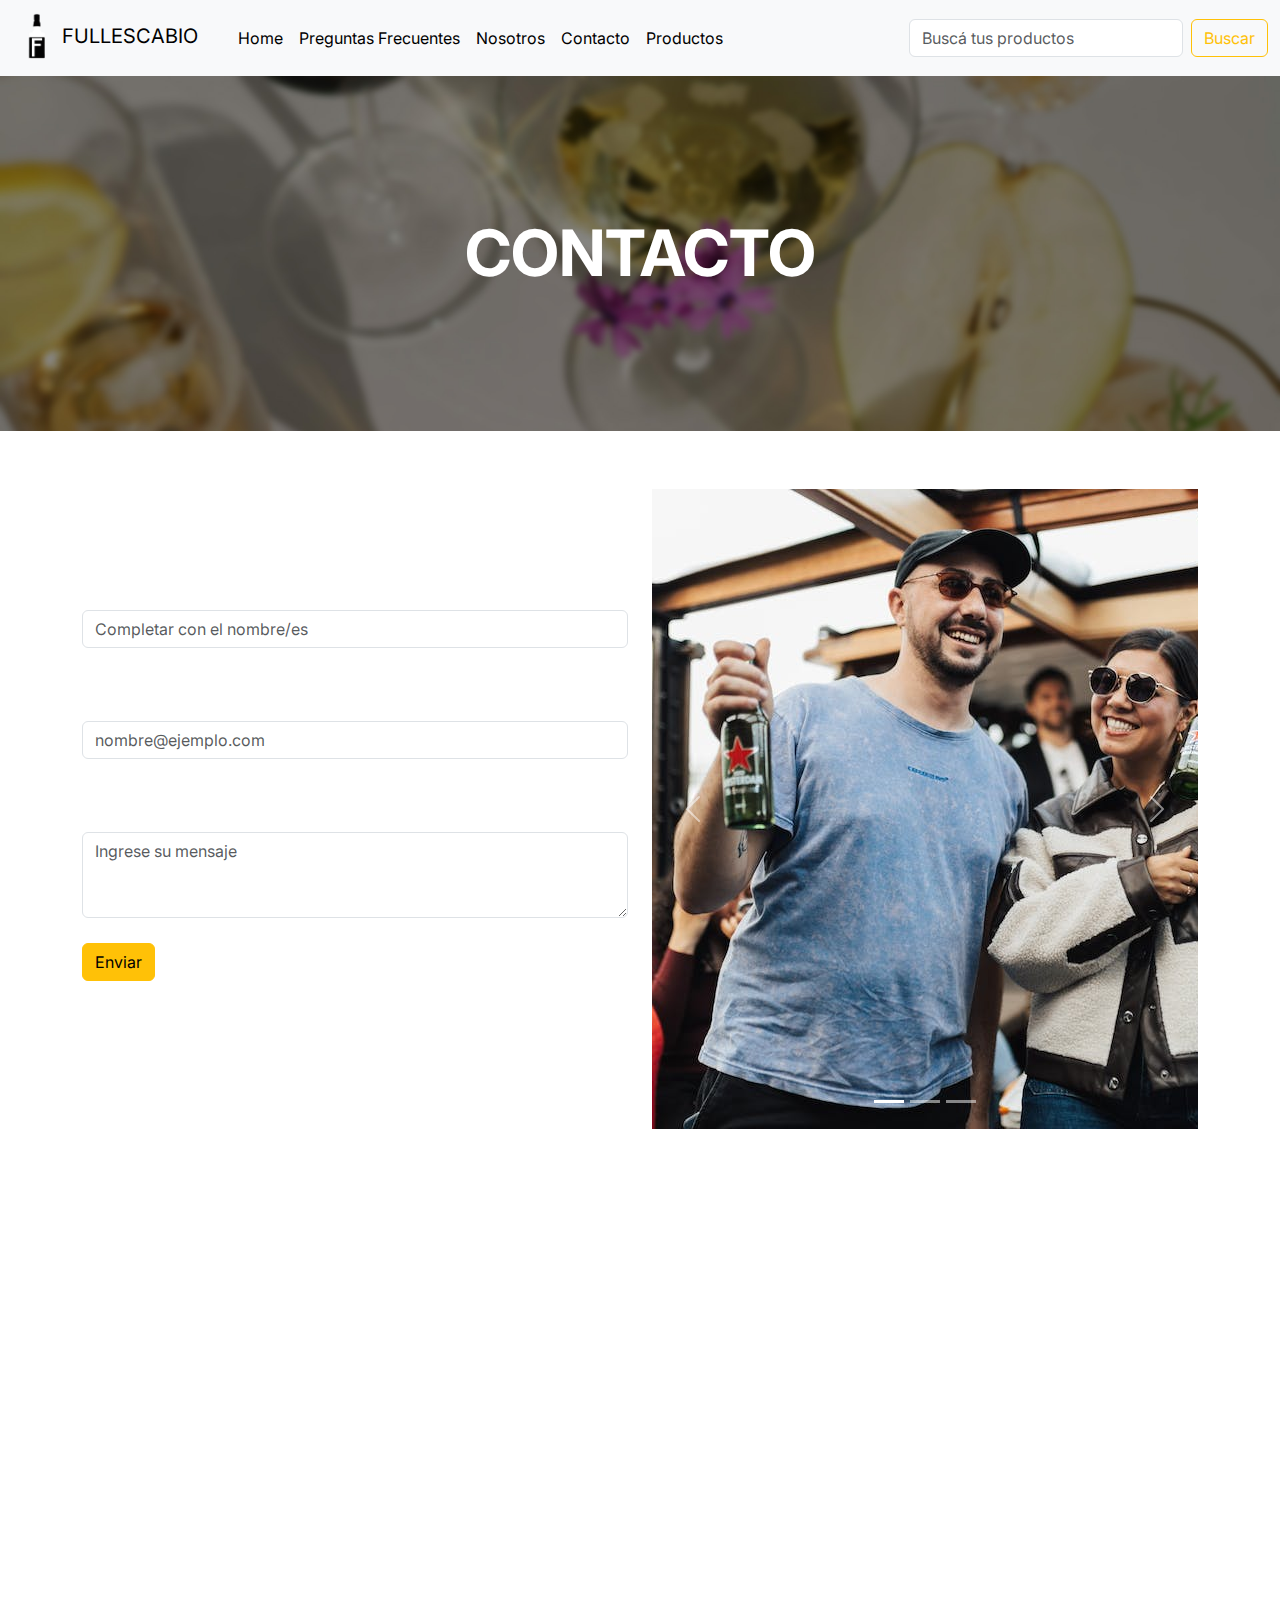
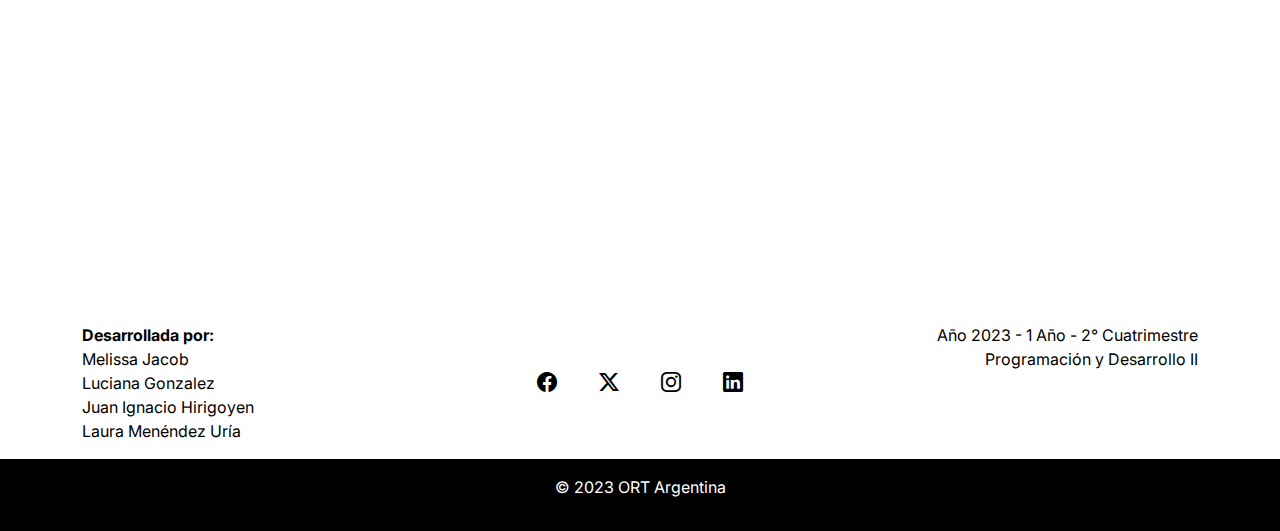
==== contacto.html @ 851018eb "Add files via upload" ====
<!DOCTYPE html>
<html lang="es">

<head>
    <meta charset="UTF-8" />
    <meta name="viewport" content="width=device-width, initial-scale=1.0" />
    <title>FULLESCABIO</title>

    <!---Bootstrap--->
    <link href="https://cdn.jsdelivr.net/npm/bootstrap@5.3.2/dist/css/bootstrap.min.css" rel="stylesheet"
        integrity="sha384-T3c6CoIi6uLrA9TneNEoa7RxnatzjcDSCmG1MXxSR1GAsXEV/Dwwykc2MPK8M2HN" crossorigin="anonymous">

    <link href="https://cdn.jsdelivr.net/npm/bootstrap@5.2.0/dist/css/bootstrap.min.css" rel="stylesheet"
        integrity="sha384-gH2yIJqKdNHPEq0n4Mqa/HGKIhSkIHeL5AyhkYV8i59U5AR6csBvApHHNl/vI1Bx" crossorigin="anonymous">

    <!---Bootstrap icons--->
    <link rel="stylesheet" href="https://cdn.jsdelivr.net/npm/bootstrap-icons@1.11.1/font/bootstrap-icons.css">

    <!---Fonts--->
    <link rel="preconnect" href="https://fonts.googleapis.com">
    <link rel="preconnect" href="https://fonts.gstatic.com" crossorigin>
    <link
        href="https://fonts.googleapis.com/css2?family=Inter&family=Jost&family=Work+Sans:wght@400;500;600;700&display=swap"
        rel="stylesheet">

    <link href='https://stackpath.bootstrapcdn.com/bootstrap/5.0.0-alpha1/css/bootstrap.min.css' rel='stylesheet'>
    <link href='https://cdnjs.cloudflare.com/ajax/libs/font-awesome/4.0.3/css/font-awesome.css' rel='stylesheet'>

    <!---CSS--->
    <link rel="stylesheet" href="estilos.css">
    <link rel="stylesheet" href="normalize.css">
</head>

<body oncontextmenu='return false' class='snippet-body'>

    <header>
        <nav class="navbar navbar-expand-lg bg-body-tertiary">
            <div class="container-fluid">
                <a class="navbar-brand" href="#"> <img src="IMG/Logo_fullescabio.svg" alt="#" id="logo_navbar"
                        class="pb-1">FULLESCABIO</a>
                <button class="navbar-toggler" type="button" data-bs-toggle="collapse"
                    data-bs-target="#navbarSupportedContent" aria-controls="navbarSupportedContent"
                    aria-expanded="false" aria-label="Toggle navigation">
                    <span class="navbar-toggler-icon"></span>
                </button>
                <div class="collapse navbar-collapse" id="navbarSupportedContent">
                    <ul class="navbar-nav me-auto mb-2 mb-lg-0 ms-3">
                        <li class="nav-item">
                            <a class="nav-link active" aria-current="page" href="index.html">Home</a>
                        </li>
                        <li class="nav-item">
                            <a class="nav-link active" href="FAQ.html">Preguntas Frecuentes</a>
                        </li>
                        <li class="nav-item">
                            <a class="nav-link active" href="nosotros.html">Nosotros</a>
                        </li>
                        <li class="nav-item">
                            <a class="nav-link active" href="contacto.html">Contacto</a>
                        </li>
                        <li class="nav-item">
                            <a class="nav-link active" href="productos.html">Productos</a>
                        </li>
                    </ul>
                    <form class="d-flex" role="search">
                        <input class="form-control me-2" type="search" placeholder="Buscá tus productos"
                            aria-label="Search">
                        <button class="btn btn-outline-warning" type="submit">Buscar</button>
                    </form>
                </div>
            </div>
        </nav>
    </header>


        <section class="banner-contacto">
            <div class="container py-5">
                <div class="row py-5">
                    <div class="text-center">
                        <h1 class="text-white"><strong>CONTACTO</strong></h1>
                    </div>
                </div>
            </div>
        </section>

        <section class="formulario-contacto">
            <div class="container pb-5">
                <div class="row">
                    <div class="col-lg-6 col-md-12">

                        <div class="py-5">
                            <h3 class="text-white">Ante cualquier duda, contáctanos:</h3>
                        </div>

                        <form action="">
                            <div class="mb-3">
                                <label for="nombres" class="form-label text-white">Nombre Completo (*):</label>
                                <input type="text" class="form-control" id="nombres" placeholder="Completar con el nombre/es">
                                <div class="form-text text-white">(*) Este campo es obligatorio.</div>
                            </div>
        
                            <div class="mb-3">
                                <label for="email" class="form-label text-white">Email(*):</label>
                                <input type="text" class="form-control" id="apellido" placeholder="nombre@ejemplo.com">
                                <div class="form-text text-white">(*) Este campo es obligatorio.</div>
                            </div>
        
                            <div class="mb-3">
                                <label for="mensaje" class="form-label text-white">Mensaje(*):</label>
                                <textarea class="form-control" id="mensaje" placeholder="Ingrese su mensaje" rows="3"></textarea>
                                <div id="emailHelp" class="form-text text-white">(*) Este campo es obligatorio.</div>
        
                                <button type="submit" class="btn btn-warning">Enviar</button>
                            </div>
                        </form>
                    </div>
        
                    <div class="col-lg-6 col-md-12 pt-5">
                        <div id="carouselIndicators" class="carousel slide">
                            <div class="carousel-indicators">
                                <button type="button" data-bs-target="#carouselIndicators" data-bs-slide-to="0" class="active" aria-current="true" aria-label="Slide 1"></button>
                                <button type="button" data-bs-target="#carouselIndicators" data-bs-slide-to="1" aria-label="Slide 2"></button>
                                <button type="button" data-bs-target="#carouselIndicators" data-bs-slide-to="2" aria-label="Slide 3"></button>
                            </div>
                            <div class="carousel-inner">
                                <div class="carousel-item active">
                                    <img src="IMG/carousel-1.jpg" class="d-block mx-auto" alt="Amigos 1">
                                </div>
                                <div class="carousel-item">
                                    <img src="IMG/carousel-2.jpg" class="d-block mx-auto" alt="Amigos 2">
                                </div>
                                <div class="carousel-item">
                                    <img src="IMG/carousel-3.jpg" class="d-block  mx-auto" alt="Amigos 3">
                                </div>
                            </div>
                            <button class="carousel-control-prev" type="button" data-bs-target="#carouselIndicators" data-bs-slide="prev">
                                <span class="carousel-control-prev-icon" aria-hidden="true"></span>
                                <span class="visually-hidden">Previous</span>
                            </button>
                            <button class="carousel-control-next" type="button" data-bs-target="#carouselIndicators" data-bs-slide="next">
                                <span class="carousel-control-next-icon" aria-hidden="true"></span>
                                <span class="visually-hidden">Next</span>
                            </button>
                        </div>
                    </div>
                </div>
            </div>
        </section>
        

        <div class="col-12 d-none d-md-block">
            <div class="ratio ratio-16x9">
                <iframe
                    src="https://www.google.com/maps/embed?pb=!1m16!1m12!1m3!1d52529.387844575926!2d-58.551005666056625!3d-34.627248240980684!2m3!1f0!2f0!3f0!3m2!1i1024!2i768!4f13.1!2m1!1sfullescabio!5e0!3m2!1ses-419!2sar!4v1699219948939!5m2!1ses-419!2sar"
                    allowfullscreen="" loading="lazy"
                    referrerpolicy="no-referrer-when-downgrade"></iframe>
            </div>
        </div>



    <!----------- Footer ------------>

    <footer class="text-center text-white">

        <div class="container">
            <div class="row">
                <div class="col-4 text-start text-black pt-3">
                    <p class="fs-sm-5 texto-sm">
                        <strong>Desarrollada por:</strong> <br>
                        Melissa Jacob <br>
                        Luciana Gonzalez <br>
                        Juan Ignacio Hirigoyen <br>
                        Laura Menéndez Uría
                    </p>
                </div>
                <div class="col-4 d-flex justify-content-center align-items-center">
                    <!-- Redes Sociales -->
                    <a class="btn btn-link btn-floating btn-lg text-black m-1 texto-sm"
                        href="https://www.facebook.com/fullescabiodeliveryarg/?locale=es_LA!" role="button"
                        data-mdb-ripple-color="dark"><i class="bi bi-facebook"></i></a>

                    <a class="btn btn-link btn-floating btn-lg text-black m-1 texto-sm"
                        href="https://twitter.com/i/flow/login?redirect_after_login=%2Ffullescabio!" role="button"
                        data-mdb-ripple-color="dark"><i class="bi bi-twitter-x"></i></a>

                    <a class="btn btn-link btn-floating btn-lg text-black m-1 texto-sm"
                        href="https://www.instagram.com/fullescabio/!" role="button" data-mdb-ripple-color="dark"><i
                            class="bi bi-instagram"></i></a>

                    <a class="btn btn-link btn-floating btn-lg text-black m-1 texto-sm"
                        href="https://www.linkedin.com/company/fullescabio/about/" role="button"
                        data-mdb-ripple-color="dark"><i class="bi bi-linkedin"></i></a>
                </div>
                <div class="col-4 text-end text-black pt-3 ">
                    <p class="fs-sm-5 texto-sm">
                        Año 2023 - 1 Año - 2° Cuatrimestre <br>
                        Programación y Desarrollo II
                    </p>
                </div>
            </div>
        </div>

        <!-- Copyright -->
        <div class="text-center text-white p-3 bg-black">
            <p class="texto-sm">© 2023 ORT Argentina</p>
        </div>
    </footer>


    <!-- cdn de jquery -->

    <script src="https://cdn.jsdelivr.net/npm/bootstrap@5.2.0/dist/js/bootstrap.bundle.min.js"
        integrity="sha384-A3rJD856KowSb7dwlZdYEkO39Gagi7vIsF0jrRAoQmDKKtQBHUuLZ9AsSv4jD4Xa"
        crossorigin="anonymous"></script>

    <script src="https://cdn.jsdelivr.net/npm/@popperjs/core@2.11.8/dist/umd/popper.min.js"
        integrity="sha384-I7E8VVD/ismYTF4hNIPjVp/Zjvgyol6VFvRkX/vR+Vc4jQkC+hVqc2pM8ODewa9r"
        crossorigin="anonymous"></script>

    <script src="https://cdn.jsdelivr.net/npm/bootstrap@5.3.2/dist/js/bootstrap.min.js"
        integrity="sha384-BBtl+eGJRgqQAUMxJ7pMwbEyER4l1g+O15P+16Ep7Q9Q+zqX6gSbd85u4mG4QzX+"
        crossorigin="anonymous"></script>

    <script type='text/javascript'></script>

    <script type='text/javascript' src='https://cdn.jsdelivr.net/npm/popper.js@1.16.0/dist/umd/popper.min.js'></script>

    <script type='text/javascript'
        src='https://stackpath.bootstrapcdn.com/bootstrap/5.0.0-alpha1/js/bootstrap.min.js'></script>
</body>

</html>
---- estilos.css ----
@media (max-width: 767px) {
    #newsletter {
        background: none !important;
        background-color: rgb(20, 20, 20)!important; 
    }
    .img-cards {
        width: 30% !important;
        height: auto !important;
    }

    .texto-sm { 
        font-size: smaller;
    }
}

@media (max-width: 991px) {
    #hero {
        height: 80vh;
    }

    .custom-py {
        padding-top: 5rem;
        padding-bottom: 5rem;
    }

    .img-cards {
        width: 35% !important;
        height: auto !important;
    }

}

@media (min-width: 1200px) {
    .img-cards {
        width: 40% !important;
        height: auto !important;
    }
}

@media (min-width: 1400px) {
    .img-cards {
        width: 50% !important;
        height: auto !important;
    }
}

body {
    font-family: 'Inter', sans-serif;}

#hero {
    background: url('img/imagen_hero.jpg') no-repeat center center scroll;
    background-size: cover;
    height: 100vh; 
}

.custom-py {
    padding-top: 5rem;
    padding-bottom: 5rem; 
}


#newsletter {
    background: url(img/trago_forms.jpg) no-repeat center center fixed;
    background-size: cover;
    }

#logo_navbar {
    height: 50px;
    width: 50px;}

.nav-link:hover {
    color: rgba(255, 255, 0, 0.507) !important;}
    
#cards { 
    background: url(img/stripes-light.png)center center scroll;
}

#seccion-nosotros{ 
    background: url(img/papyrus-dark.png)center center scroll;
}

#carusel-cards { 
    background: url(img/white-waves.png)center center scroll;
}

.formulario-contacto { 
    background: url(img/papyrus-dark.png)center center scroll;
}

#seccion-preguntas {
    background: url(img/white-waves.png)center center scroll;
}

.formulario-FAQ { 
    background: url(img/papyrus-dark.png)center center scroll;
}

.mt-100{
    margin-top: 100px;}

.card {
    border-radius: 7px !important;
    border-color: #e1e7ec;
}

.mb-30 {
    margin-bottom: 30px !important;
}

.card-img-tiles {
    display: block;
    border-bottom: 1px solid #e1e7ec;
}

a {
    color: #efeb0d;
    text-decoration: none !important;
}

.card-img-tiles>.inner {
    display: table;
    width: 100%;
}

.card-img-tiles .main-img, .card-img-tiles .thumblist {
    display: table-cell;
    width: 65%;
    padding: 15px;
    vertical-align: middle;
}

.card-img-tiles .main-img>img:last-child, .card-img-tiles .thumblist>img:last-child {
    margin-bottom: 0;
}

.card-img-tiles .main-img>img, .card-img-tiles .thumblist>img {
    display: block;
    width: 100%;
    margin-bottom: 6px;
}
.thumblist {
    width: 35%;
    border-left: 1px solid #e1e7ec !important;
    display: table-cell;
    width: 65%;
    padding: 15px;
    vertical-align: middle;
}

.card-img-tiles .thumblist>img {
    display: block;
    width: 100%;
    margin-bottom: 6px;
}
.btn-group-sm>.btn, .btn-sm {
    padding: .45rem .5rem !important;
    font-size: .875rem;
    line-height: 1.5;
    border-radius: .2rem;
}

.card {
    margin: 0 auto;
    float: none;
    margin-bottom: 0.625rem; 
  }
  
.inicio {
    background-image: url(img/Banner_nosotros.jpg);
    background-size: cover;
    font-size: 2rem;
  }
  
  .negro {
   padding-bottom: 1.875rem;
   padding-top: 1.875rem;
  }

  .card-text{
    font-size: 16px;
  }

  .banner-contacto{
    background: url(IMG/banner_contacto.jpg);
    background-size: cover;
    font-size: 2rem;

}

.banner-FAQ{
    background: url(IMG/banner_consultas.jpg);
    background-size: cover;
    font-size: 2rem;

}

.banner-productos{
    background: url(IMG/banner-productos.jpg);
    background-size: cover;
    font-size: 2rem;

}


iframe {
    max-width: 100%;
    height:400px;
   }

   .body {

    background-color: black; 
 }
 
 .foto-fondo{
    background-image: url(barra_blur); 
 
 }
 
 .accordion-button{ 
    background-color: #f1ef6bbe;
 }
 
 .fondo{
    background-color: #2c2c2c;
}

.container {
    padding-top: 10px;
}

.display-4 {
    font-size: 2.5rem;
    color: #ffffff;
}

.sc-product-item {
    background-color: #424242;
    padding: 20px;
    margin: 10px;
    text-align: center;
    border-radius: 5%;
    display: flex;
    flex-direction: column;
    color: #ffffff;
}

.sc-product-item .sc-add-to-cart {
    background-color: #FFC700;
    border-radius: 5px;
    padding: 10px 20px;
    font-weight: bold;
    margin-top: auto;
}

.sc-product-item .sc-add-to-cart:hover {
    background-color: #c09600;
}


.sc-product-item img {
    width: 400px;
    height: 200px;
    object-fit: cover;
    border-radius: 20px 20px 0px 0px;
    margin-bottom: 10px;
}

.sc-product-item {
    text-align: left;
}

.bordes{
    stroke: #ffffff;
    stroke-width: 5%;
}

.color{
    color: #ffffff;
}
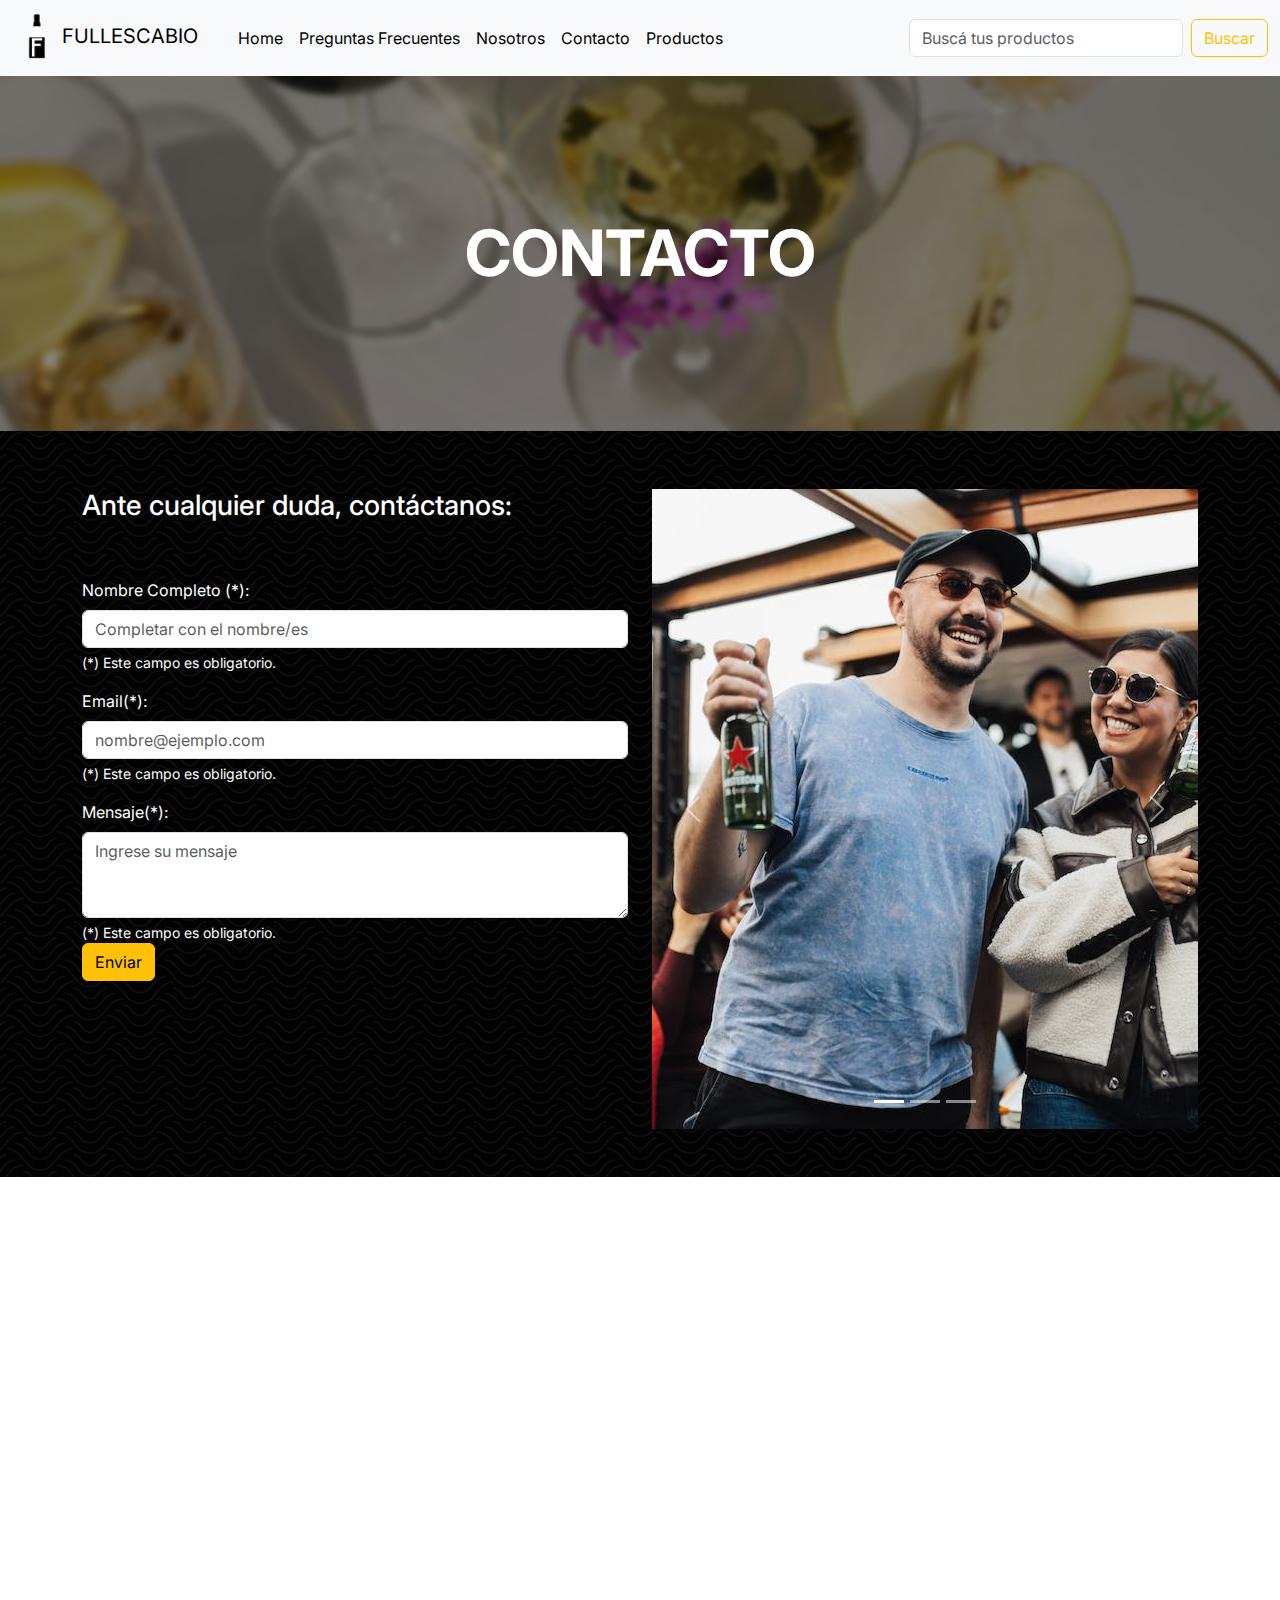
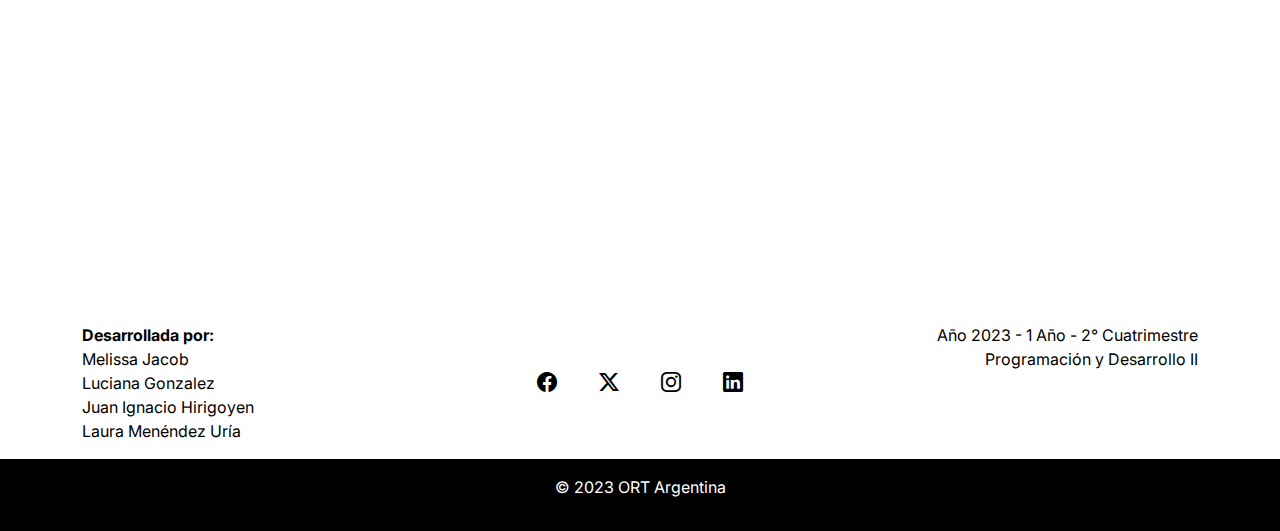
==== commit 9a466359: "Update contacto.html footer" ====
--- a/contacto.html
+++ b/contacto.html
@@ -164,7 +164,7 @@
 
         <div class="container">
             <div class="row">
-                <div class="col-4 text-start text-black pt-3">
+                <div class="col-4 text-start text-black pt-2 pt-md-3">
                     <p class="fs-sm-5 texto-sm">
                         <strong>Desarrollada por:</strong> <br>
                         Melissa Jacob <br>
@@ -191,7 +191,7 @@
                         href="https://www.linkedin.com/company/fullescabio/about/" role="button"
                         data-mdb-ripple-color="dark"><i class="bi bi-linkedin"></i></a>
                 </div>
-                <div class="col-4 text-end text-black pt-3 ">
+                <div class="col-4 text-end text-black pt-2 pt-md-3">
                     <p class="fs-sm-5 texto-sm">
                         Año 2023 - 1 Año - 2° Cuatrimestre <br>
                         Programación y Desarrollo II
@@ -229,4 +229,4 @@
         src='https://stackpath.bootstrapcdn.com/bootstrap/5.0.0-alpha1/js/bootstrap.min.js'></script>
 </body>
 
-</html>+</html>
--- a/estilos.css
+++ b/estilos.css
@@ -11,6 +11,10 @@
     .texto-sm { 
         font-size: smaller;
     }
+
+    footer { 
+        font-size: x-small;
+    }
 }
 
 @media (max-width: 991px) {
@@ -48,7 +52,7 @@
     font-family: 'Inter', sans-serif;}
 
 #hero {
-    background: url('img/imagen_hero.jpg') no-repeat center center scroll;
+    background: url(IMG/imagen_hero.jpg) no-repeat center center scroll;
     background-size: cover;
     height: 100vh; 
 }
@@ -60,7 +64,7 @@
 
 
 #newsletter {
-    background: url(img/trago_forms.jpg) no-repeat center center fixed;
+    background: url(IMG/trago_forms.jpg) no-repeat center center fixed;
     background-size: cover;
     }
 
@@ -72,27 +76,27 @@
     color: rgba(255, 255, 0, 0.507) !important;}
     
 #cards { 
-    background: url(img/stripes-light.png)center center scroll;
+    background: url(IMG/stripes-light.png)center center scroll;
 }
 
 #seccion-nosotros{ 
-    background: url(img/papyrus-dark.png)center center scroll;
+    background: url(IMG/papyrus-dark.png)center center scroll;
 }
 
 #carusel-cards { 
-    background: url(img/white-waves.png)center center scroll;
+    background: url(IMG/white-waves.png)center center scroll;
 }
 
 .formulario-contacto { 
-    background: url(img/papyrus-dark.png)center center scroll;
+    background: url(IMG/papyrus-dark.png)center center scroll;
 }
 
 #seccion-preguntas {
-    background: url(img/white-waves.png)center center scroll;
+    background: url(IMG/white-waves.png)center center scroll;
 }
 
 .formulario-FAQ { 
-    background: url(img/papyrus-dark.png)center center scroll;
+    background: url(IMG/papyrus-dark.png)center center scroll;
 }
 
 .mt-100{
@@ -166,7 +170,7 @@
   }
   
 .inicio {
-    background-image: url(img/Banner_nosotros.jpg);
+    background-image: url(IMG/Banner_nosotros.jpg);
     background-size: cover;
     font-size: 2rem;
   }
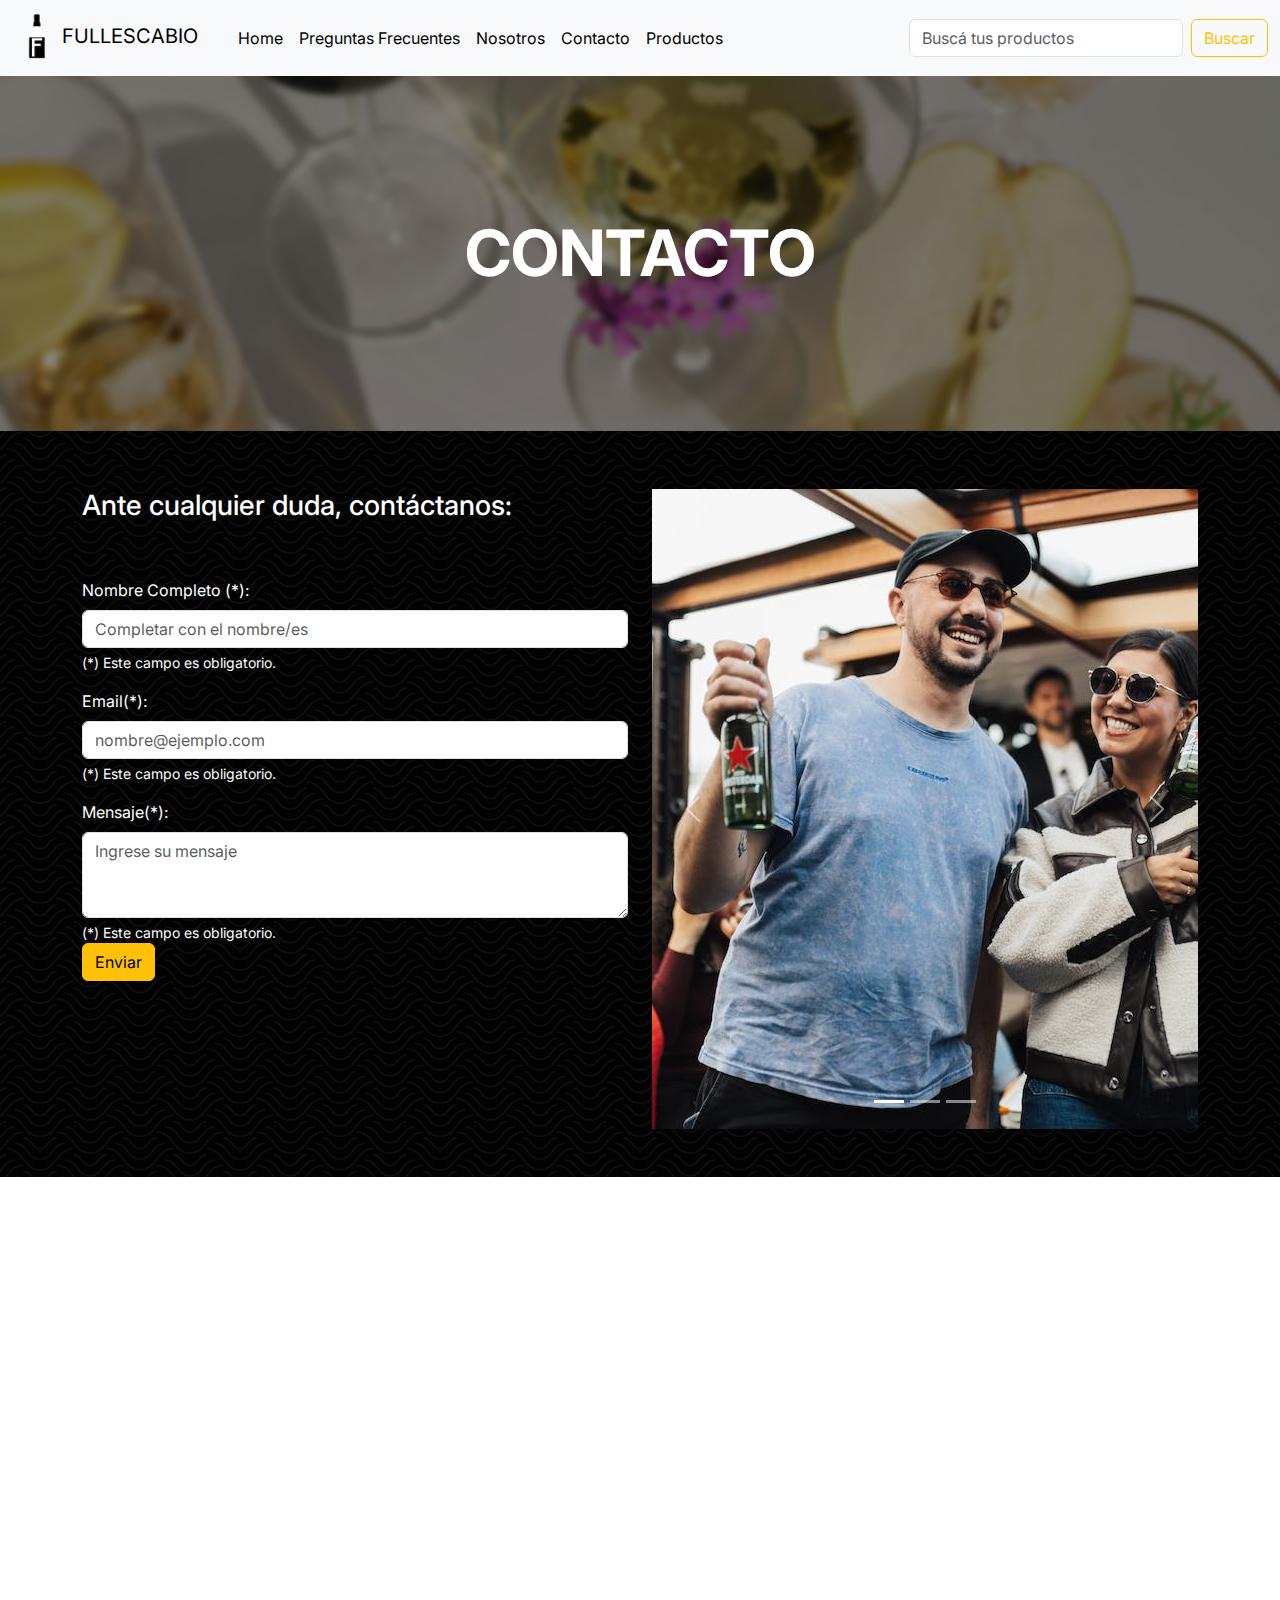
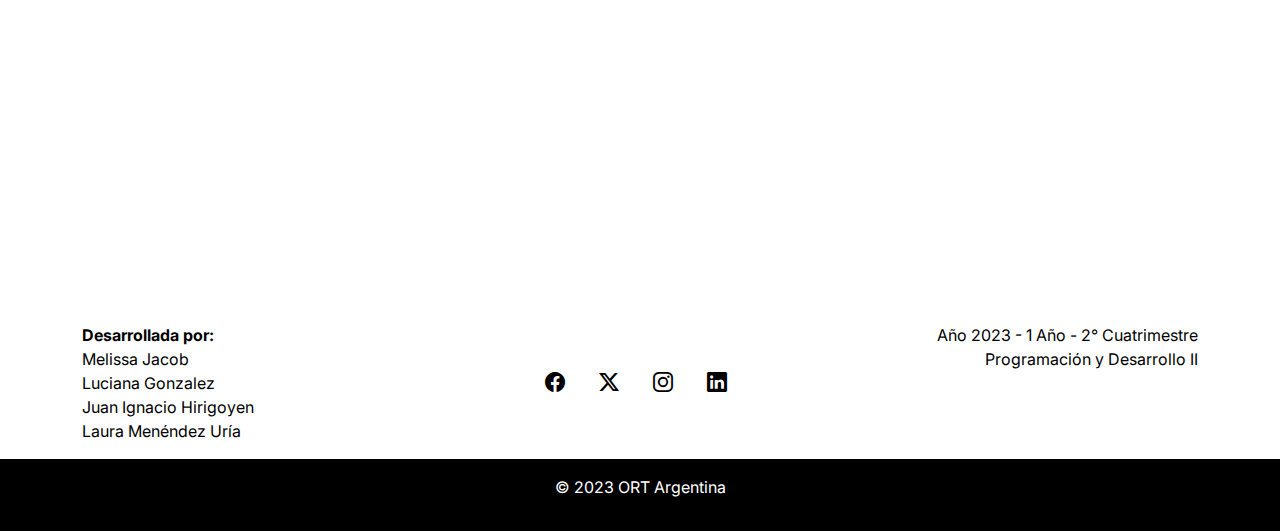
==== commit af368e84: "Update contacto.html" ====
--- a/contacto.html
+++ b/contacto.html
@@ -147,14 +147,15 @@
         </section>
         
 
-        <div class="col-12 d-none d-md-block">
-            <div class="ratio ratio-16x9">
-                <iframe
-                    src="https://www.google.com/maps/embed?pb=!1m16!1m12!1m3!1d52529.387844575926!2d-58.551005666056625!3d-34.627248240980684!2m3!1f0!2f0!3f0!3m2!1i1024!2i768!4f13.1!2m1!1sfullescabio!5e0!3m2!1ses-419!2sar!4v1699219948939!5m2!1ses-419!2sar"
-                    allowfullscreen="" loading="lazy"
-                    referrerpolicy="no-referrer-when-downgrade"></iframe>
-            </div>
-        </div>
+<div class="col-12 d-block">
+    <div class="ratio ratio-16x9">
+        <iframe
+            src="https://www.google.com/maps/embed?pb=!1m16!1m12!1m3!1d52529.387844575926!2d-58.551005666056625!3d-34.627248240980684!2m3!1f0!2f0!3f0!3m2!1i1024!2i768!4f13.1!2m1!1sfullescabio!5e0!3m2!1ses-419!2sar!4v1699219948939!5m2!1ses-419!2sar"
+            allowfullscreen="" loading="lazy"
+            referrerpolicy="no-referrer-when-downgrade"></iframe>
+    </div>
+</div>
+
 
 
 
@@ -174,23 +175,25 @@
                     </p>
                 </div>
                 <div class="col-4 d-flex justify-content-center align-items-center">
+
                     <!-- Redes Sociales -->
-                    <a class="btn btn-link btn-floating btn-lg text-black m-1 texto-sm"
+                    <a class="btn btn-link btn-floating btn-lg text-black m-1 texto-sm ps-2"
                         href="https://www.facebook.com/fullescabiodeliveryarg/?locale=es_LA!" role="button"
                         data-mdb-ripple-color="dark"><i class="bi bi-facebook"></i></a>
-
-                    <a class="btn btn-link btn-floating btn-lg text-black m-1 texto-sm"
+    
+                    <a class="btn btn-link btn-floating btn-lg text-black m-1 texto-sm ps-2"
                         href="https://twitter.com/i/flow/login?redirect_after_login=%2Ffullescabio!" role="button"
                         data-mdb-ripple-color="dark"><i class="bi bi-twitter-x"></i></a>
-
-                    <a class="btn btn-link btn-floating btn-lg text-black m-1 texto-sm"
+    
+                    <a class="btn btn-link btn-floating btn-lg text-black m-1 texto-sm ps-2"
                         href="https://www.instagram.com/fullescabio/!" role="button" data-mdb-ripple-color="dark"><i
                             class="bi bi-instagram"></i></a>
-
-                    <a class="btn btn-link btn-floating btn-lg text-black m-1 texto-sm"
+    
+                    <a class="btn btn-link btn-floating btn-lg text-black m-1 texto-sm ps-2"
                         href="https://www.linkedin.com/company/fullescabio/about/" role="button"
                         data-mdb-ripple-color="dark"><i class="bi bi-linkedin"></i></a>
                 </div>
+
                 <div class="col-4 text-end text-black pt-2 pt-md-3">
                     <p class="fs-sm-5 texto-sm">
                         Año 2023 - 1 Año - 2° Cuatrimestre <br>
--- a/estilos.css
+++ b/estilos.css
@@ -14,6 +14,32 @@
 
     footer { 
         font-size: x-small;
+    }
+
+    .banner-contacto h1 { 
+        font-size: 1.875rem;
+    }
+
+    .banner-FAQ h1{ 
+        font-size: 1.875rem;
+    }
+
+    .inicio h1{ 
+        font-size: 1.875rem;
+    }
+
+    .banner-productos h1 { 
+        font-size: 1.875rem;
+    }
+
+    .modal-body img { 
+        width: 80%;
+        height: auto;
+    }
+
+    .carousel-inner img { 
+        width: 80%;
+        height: auto;
     }
 }
 
@@ -210,11 +236,6 @@
     max-width: 100%;
     height:400px;
    }
-
-   .body {
-
-    background-color: black; 
- }
  
  .foto-fondo{
     background-image: url(barra_blur); 
